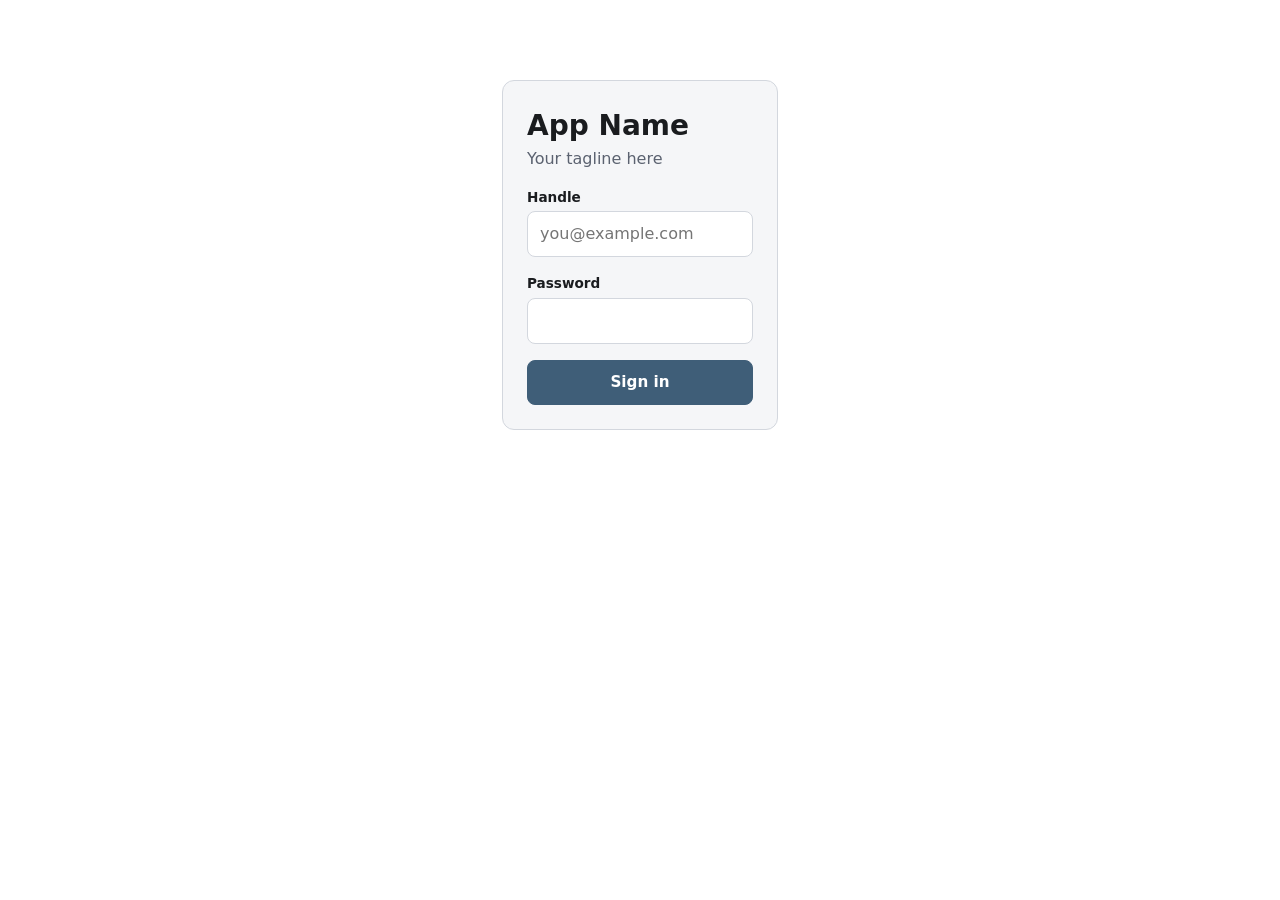
==== index.html @ ddc736bd "Initial commit" ====
<!DOCTYPE html>
<html lang="en">
<head>
  <meta charset="UTF-8">
  <meta name="viewport" content="width=device-width, initial-scale=1.0, maximum-scale=1.0, user-scalable=no">
  <title>App Name</title>
  <!-- PWA / iOS Safari standalone support.
       NO viewport-fit=cover — Safari auto-clips to safe area without it.
       NO position:fixed overlays — they break Safari's compositor at the
       Dynamic Island. See css/styles.css comment on body flex-column. -->
  <meta name="apple-mobile-web-app-capable" content="yes">
  <meta name="apple-mobile-web-app-status-bar-style" content="black-translucent">
  <meta name="apple-mobile-web-app-title" content="App Name">
  <!-- BEGIN design-tokens. Generated from design-tokens.json by tools/design_tokens.mjs. Do not edit by hand. -->
  <meta name="theme-color" content="#FFFFFF" media="(prefers-color-scheme: light)">
  <meta name="theme-color" content="#141619" media="(prefers-color-scheme: dark)">
  <!-- END design-tokens -->

  <!-- Open Graph — read by Discord / iMessage / Slack / Bluesky / Mastodon
       / Threads (and every other major link-preview consumer). Mirror in
       per-view <title> updates from js/app.js. -->
  <meta property="og:title" content="App Name">
  <meta property="og:description" content="Your tagline here">
  <meta property="og:type" content="website">
  <!-- <meta property="og:image" content="https://example.com/og-image.png"> -->

  <!-- Smart App Banner — uncomment after App Store / Play Store ship.
       iOS uses meta tag; Android uses Digital Asset Links + Chrome
       install prompt (handled via /.well-known/assetlinks.json). -->
  <!-- <meta name="apple-itunes-app" content="app-id=YOUR_APP_ID"> -->

  <link rel="manifest" href="manifest.json">
  <link rel="stylesheet" href="css/styles.css">
</head>
<body>

  <!-- Skip link for keyboard navigation (WCAG AA) -->
  <a href="#main-content" class="skip-link">Skip to content</a>

  <!-- AUTH SCREEN — shown when no session -->
  <div id="auth-screen" class="screen" aria-label="Sign in">
    <div class="auth-card">
      <h1 class="auth-title">App Name</h1>
      <p class="auth-subtitle">Your tagline here</p>
      <form id="auth-form" novalidate>
        <div class="field-group">
          <label for="auth-handle" class="field-label">Handle</label>
          <input type="text" id="auth-handle" class="field-input" placeholder="you@example.com" required>
        </div>
        <div class="field-group">
          <label for="auth-password" class="field-label">Password</label>
          <input type="password" id="auth-password" class="field-input" required>
        </div>
        <div id="auth-error" class="error-banner" hidden role="alert"></div>
        <button type="submit" class="btn btn-primary btn-full" id="auth-submit">Sign in</button>
      </form>
    </div>
  </div>

  <!-- MAIN APP — shown when authenticated -->
  <div id="app-screen" class="screen" hidden>

    <!-- SIDEBAR -->
    <aside id="channels-sidebar" class="channels-sidebar" aria-label="Navigation">
      <div class="sidebar-header">
        <h2 class="sidebar-title">App Name</h2>
      </div>
      <nav class="sidebar-nav" aria-label="Main navigation">
        <!-- Add nav items here. Pattern: -->
        <!-- <button class="sidebar-nav-item active" id="nav-home-btn" data-view="home">
          <svg>...</svg><span>Home</span>
        </button> -->
      </nav>
    </aside>

    <!-- VIEWS — one section per view, toggled by showView() -->
    <main id="main-content">
      <section id="view-home" class="view" aria-label="Home">
        <div class="view-inner">
          <h2 class="view-heading">Home</h2>
          <p>Your first view goes here.</p>
        </div>
      </section>
    </main>

  </div>

  <script src="js/compat.js"></script>
  <script src="js/api.js"></script>
  <script src="js/app.js"></script>
  <!-- Additive smart-TV layer + Cast sender: both self-disable off-TV
       (tv.js adds html.tv only on a TV runtime; cast-sender no-ops when the
       Cast framework never loads). See docs/TV-PLATFORMS.md. -->
  <link rel="stylesheet" href="tv.css">
  <script src="tv.js"></script>
  <script src="js/cast-sender.js"></script>
</body>
</html>
---- css/styles.css ----
/* ================================================================
   APP NAME — Master Stylesheet
   Mobile-first. Custom properties for theming. WCAG AA.
================================================================ */

/* ---- Design tokens ----
   The template's placeholder look. Every value below comes from
   design-tokens.json: change it there, run `node tools/design_tokens.mjs`,
   and every platform follows (see the make-it-look-like-itself skill). */
/* BEGIN design-tokens. Generated from design-tokens.json by tools/design_tokens.mjs. Do not edit by hand. */
:root {
  color-scheme: light;
  --color-primary: #3F5E78;
  --color-on-primary: #FFFFFF;
  --color-background: #FFFFFF;
  --color-surface: #F5F6F8;
  --color-surface-alt: #EBEDF0;
  --color-text: #1A1C1F;
  --color-text-muted: #5B6270;
  --color-border: #D3D7DE;
  --color-success: #1E7A4F;
  --color-warning: #8A5A00;
  --color-error: #B42318;
  --color-error-surface: #FDECEA;
  --font-body: system-ui, -apple-system, "Segoe UI", Roboto, sans-serif;
  --font-mono: ui-monospace, SFMono-Regular, Menlo, Consolas, monospace;
  --type-page-title-size: 1.75rem;
  --type-page-title-weight: 700;
  --type-section-header-size: 1.25rem;
  --type-section-header-weight: 700;
  --type-body-strong-size: 1rem;
  --type-body-strong-weight: 600;
  --type-body-size: 1rem;
  --type-body-weight: 400;
  --type-caption-size: 0.8125rem;
  --type-caption-weight: 400;
  --type-tabular-size: 0.875rem;
  --type-tabular-weight: 400;
  --space-1: 4px;
  --space-2: 8px;
  --space-3: 12px;
  --space-4: 16px;
  --space-6: 24px;
  --space-8: 32px;
  --radius-control: 8px;
  --radius-card: 12px;
}
html[data-theme="dark"] {
  color-scheme: dark;
  --color-primary: #A7BFD6;
  --color-on-primary: #0F1720;
  --color-background: #141619;
  --color-surface: #1D2024;
  --color-surface-alt: #272B30;
  --color-text: #ECEEF1;
  --color-text-muted: #A2A9B4;
  --color-border: #3A3F47;
  --color-success: #5CC593;
  --color-warning: #E8B04B;
  --color-error: #FF8A80;
  --color-error-surface: #3A1D1B;
}
@media (prefers-color-scheme: dark) {
  html:not([data-theme="light"]) {
    color-scheme: dark;
    --color-primary: #A7BFD6;
    --color-on-primary: #0F1720;
    --color-background: #141619;
    --color-surface: #1D2024;
    --color-surface-alt: #272B30;
    --color-text: #ECEEF1;
    --color-text-muted: #A2A9B4;
    --color-border: #3A3F47;
    --color-success: #5CC593;
    --color-warning: #E8B04B;
    --color-error: #FF8A80;
    --color-error-surface: #3A1D1B;
  }
}
/* END design-tokens */

/* Layout (not part of the look) */
:root {
  --sidebar-width: 260px;
  --top-bar-height: 56px;
}

/* ---- Reset ---- */
*, *::before, *::after { box-sizing: border-box; margin: 0; padding: 0; }
html { -webkit-text-size-adjust: 100%; scroll-behavior: smooth; }

/*
 * Body flex-column — the only reliable way to keep content out of
 * Safari's Dynamic Island in iOS Safari browser mode. NO
 * viewport-fit=cover in the meta viewport, NO position:fixed
 * overlays, NO body::after fixed scrim — all break Safari's
 * compositor layering at the address bar.
 *
 *   body  { 100dvh flex column; overflow hidden }
 *   header{ flex-shrink: 0 } — pinned by document flow, not position:fixed
 *   main  { flex: 1; overflow-y: auto; min-height: 0 }
 *
 * IntersectionObserver MUST pass `root: document.getElementById('main-content')`
 * since `<main>` is the scroll container — not the viewport. Disconnect
 * observers when leaving a view to prevent memory leaks.
 */
body {
  font-family: var(--font-body);
  font-size: 16px;
  line-height: 1.5;
  color: var(--color-text);
  background: var(--color-background);
  /* 100vh first: a browser without dvh (Chromium < 108 — every 2022-and-older
     Samsung TV) drops the dvh declaration entirely, and without a fallback the
     whole flex layout collapses. */
  height: 100vh;
  height: 100dvh;
  display: flex;
  flex-direction: column;
  overflow: hidden;
}
img, svg { display: block; max-width: 100%; }
button, input, select, textarea { font: inherit; }

/* prefers-reduced-motion: kill every transition / animation. */
@media (prefers-reduced-motion: reduce) {
  *, *::before, *::after {
    transition: none !important;
    animation: none !important;
  }
}

/*
 * prefers-reduced-transparency: drop every backdrop-filter to flat
 * color. Add this override to any rule that uses `backdrop-filter`.
 * Pattern:
 *   .surface-glass { backdrop-filter: blur(8px); background: rgba(13,13,26,.85); }
 *   @media (prefers-reduced-transparency: reduce) {
 *     .surface-glass { backdrop-filter: none; background: var(--color-surface); }
 *   }
 */

/* ---- Accessibility ---- */
.skip-link {
  position: absolute; top: -100%; left: 0;
  padding: 8px 16px; background: var(--color-primary); color: var(--color-on-primary);
  z-index: 9999; font-weight: 700;
}
.skip-link:focus { top: 0; }
.sr-only {
  position: absolute; width: 1px; height: 1px; padding: 0; margin: -1px;
  overflow: hidden; clip: rect(0,0,0,0); white-space: nowrap; border: 0;
}

/* ---- Top-level screens ----
 * #auth-screen and #app-screen are direct flex children of body.
 * Each takes the full viewport when active; the inactive one stays
 * `hidden`. Inner scrolling is handled by #main-content (in
 * #app-screen). #auth-screen scrolls itself for the form.
 */
.screen {
  flex: 1;
  min-height: 0;
  overflow-y: auto;
  display: flex;
  flex-direction: column;
}
.screen[hidden] { display: none; }

/* ---- Auth Screen ---- */
.auth-card {
  max-width: 400px; margin: 80px auto; padding: var(--space-6);
  border: 1px solid var(--color-border); border-radius: var(--radius-card);
  background: var(--color-surface);
}
.auth-title { font-size: var(--type-page-title-size); font-weight: var(--type-page-title-weight); }
.auth-subtitle { color: var(--color-text-muted); margin-bottom: var(--space-4); }

/* ---- Form Elements ---- */
.field-group { margin-bottom: var(--space-4); }
.field-label { display: block; font-weight: 600; margin-bottom: var(--space-1); font-size: 0.85rem; }
.field-input {
  width: 100%; padding: 10px 12px; border: 1px solid var(--color-border);
  border-radius: var(--radius-control); color: var(--color-text);
  background: var(--color-background); font-size: 1rem;
}
.field-input:focus { outline: 2px solid var(--color-primary); outline-offset: 1px; }
.error-banner { padding: 8px 12px; background: var(--color-error-surface); border: 1px solid var(--color-error); border-radius: var(--radius-control); color: var(--color-error); font-size: 0.85rem; margin-bottom: var(--space-3); }

/* ---- Buttons ---- */
.btn {
  display: inline-flex; align-items: center; justify-content: center; gap: 6px;
  padding: 10px 16px; font-weight: 600; font-size: 0.95rem;
  border: 1px solid var(--color-border); border-radius: var(--radius-control);
  color: var(--color-text); cursor: pointer;
  transition: filter 0.1s, background-color 0.1s;
}
.btn:hover { filter: brightness(0.95); }
.btn-primary { background: var(--color-primary); border-color: var(--color-primary); color: var(--color-on-primary); }
.btn-ghost { background: transparent; }
.btn-ghost:hover { background: var(--color-surface-alt); filter: none; }
.btn-full { width: 100%; }

/* ---- Sidebar ---- */
.channels-sidebar {
  position: fixed; top: 0; left: 0; bottom: 0; width: var(--sidebar-width);
  background: var(--color-surface); border-right: 1px solid var(--color-border);
  z-index: 100; overflow-y: auto;
  transform: translateX(-100%); transition: transform 0.2s;
}
.channels-sidebar.open { transform: translateX(0); }
@media (min-width: 768px) {
  .channels-sidebar { transform: translateX(0); }
}
.sidebar-header { padding: var(--space-4); border-bottom: 1px solid var(--color-border); }
.sidebar-title { font-size: var(--type-section-header-size); font-weight: var(--type-section-header-weight); }
.sidebar-nav-item {
  display: flex; align-items: center; gap: 12px; width: 100%;
  padding: 11px 16px; border: none; background: none; cursor: pointer;
  border-radius: var(--radius-control); font-size: 0.95rem; font-weight: 600;
  color: var(--color-text); text-align: left;
}
.sidebar-nav-item.active { background: var(--color-primary); color: var(--color-on-primary); }
.sidebar-nav-item:hover:not(.active) { background: var(--color-surface-alt); }

/* ---- App screen layout ----
 * #app-screen owns position context for the fixed sidebar; #main-content
 * is the scroll surface. Per the Safari rule above, #main-content
 * must own overflow + min-height, and IntersectionObserver instances
 * in /js/ MUST pass `root: document.getElementById('main-content')`.
 */
#app-screen { position: relative; }
#main-content {
  flex: 1;
  overflow-y: auto;
  min-height: 0;
  overscroll-behavior: none;
}

/* ---- Views ---- */
.view { display: none; padding: var(--space-4); }
.view:not([hidden]) { display: block; }
@media (min-width: 768px) {
  .view { padding-left: calc(var(--sidebar-width) + var(--space-4)); }
}
.view-inner { max-width: 640px; margin: 0 auto; }

/* ---- The six-level type ramp (sizes and weights from the tokens) ---- */
.view-heading { font-size: var(--type-page-title-size); font-weight: var(--type-page-title-weight); line-height: 1.2; margin-bottom: var(--space-4); }
.section-header { font-size: var(--type-section-header-size); font-weight: var(--type-section-header-weight); line-height: 1.3; }
.body-strong { font-size: var(--type-body-strong-size); font-weight: var(--type-body-strong-weight); }
.body { font-size: var(--type-body-size); font-weight: var(--type-body-weight); }
.caption { font-size: var(--type-caption-size); font-weight: var(--type-caption-weight); color: var(--color-text-muted); }
.tabular { font-size: var(--type-tabular-size); font-weight: var(--type-tabular-weight); font-variant-numeric: tabular-nums; }

/* ---- Cards ---- */
.card {
  border: 1px solid var(--color-border); border-radius: var(--radius-card);
  background: var(--color-surface); padding: var(--space-4);
}

/* ---- Spinner ---- */
.spinner {
  width: 24px; height: 24px; border: 3px solid var(--color-border);
  border-top-color: var(--color-primary); border-radius: 50%;
  animation: spin 0.6s linear infinite;
}
@keyframes spin { to { transform: rotate(360deg); } }
---- tv.css ----
/* Archive Watch — smart-TV stylesheet (Tizen · webOS · VIDAA · aggregators).
 *
 * Binding rules: docs/TV-DESIGN.md §4 (layout/type/colour) and §3.2 (focus).
 *
 * ADDITIVE ONLY. Every rule is scoped under `html.tv`, which tv.js adds solely
 * on a TV runtime, so the mobile-first stylesheet is untouched and the phone /
 * desktop viewer cannot regress (§7.5). The existing `min-width` media-query
 * discipline is preserved — this is a TV *breakpoint*, not a TV fork.
 */

html.tv {
  /* §4.1 — 1920x1080 is the design baseline.
     §4.2 — 5% overscan-safe inset: nothing meaningful crosses this line. */
  --tv-overscan-x: 96px;
  --tv-overscan-y: 54px;

  /* §4.3 — six levels, three weights x two sizes. 24px is the ten-foot body
     floor; a seventh level is refused (refactor instead). */
  --tv-body: 24px;
  --tv-body-lg: 28px;
  --tv-title: 32px;
  --tv-title-lg: 40px;
  --tv-hero: 64px;
}

/* §4.4 colors come from design-tokens.json (the dark palette). */
/* BEGIN design-tokens. Generated from design-tokens.json by tools/design_tokens.mjs. Do not edit by hand. */
html.tv {
  --tv-bg: #141619;
  --tv-text: #ECEEF1;
  --tv-text-muted: #A2A9B4;
  --tv-accent: #A7BFD6;
  --tv-focus-ring: #ECEEF1;
}
/* END design-tokens */

/* §4.4 — dark-first. Living rooms are dark; a bright UI is fatiguing at ten
   feet. Light mode is not offered on TV. */
html.tv,
html.tv body {
  background: var(--tv-bg);
  color: var(--tv-text);
  /* TVs do not scroll-bounce and a visible scrollbar reads as a bug. */
  overflow: hidden;
}

/* ⚠️ DO NOT set `font-size` on `html.tv`.
   watch.css uses 62 rem values, and rem resolves against the ROOT font size —
   so a root override silently rescales EVERY rem dimension in the app (1.5x at
   24px), which overflowed the top nav and blew out the hero. Caught in Chrome;
   the Node DOM shim cannot see it because it does not do layout.
   Ten-foot type is set explicitly per element below (§4.3), which is also what
   the six-level rule requires. `body` alone is safe — it does not move the rem
   basis — and gives unstyled text a floor. */
html.tv body {
  font-size: var(--tv-body);
}

/* A TV browser has no pointer by default; hide the cursor unless the LG Magic
   Remote wakes it (that pointer generates real mousemove events). */
html.tv:not(.tv-webos) body { cursor: none; }

/* ------------------------------------------------------------------ *
 * §3.2 — Focus is visible from ten feet.
 *
 * At LEAST two of scale / ring / lift, never colour alone: colour alone fails
 * colour-blind viewers and washes out on a bright living-room panel. Here we
 * use all three.
 * ------------------------------------------------------------------ */

html.tv :focus {
  outline: none;   /* replaced by the ring below, not removed */
}

html.tv a:focus,
html.tv button:focus,
html.tv [tabindex]:focus {
  outline: 3px solid var(--tv-focus-ring);
  outline-offset: 3px;
  border-radius: 10px;
  box-shadow: 0 12px 32px rgba(0, 0, 0, 0.75);
}

html.tv .card {
  transition: transform 120ms ease-out;
  transform-origin: center center;
}

html.tv .card:focus {
  transform: scale(1.08);
  z-index: 5;   /* the lifted card must sit above its neighbours */
}

/* ------------------------------------------------------------------ *
 * Layout — overscan-safe insets
 * ------------------------------------------------------------------ */

html.tv main {
  padding-left: var(--tv-overscan-x);
  padding-right: var(--tv-overscan-x);
  padding-bottom: var(--tv-overscan-y);
  height: 100vh;
  overflow-y: auto;
}

html.tv .topnav {
  padding: var(--tv-overscan-y) var(--tv-overscan-x) 16px;
  font-size: var(--tv-title);
  gap: 28px;
}

html.tv .topnav a {
  padding: 10px 18px;
  font-size: var(--tv-title);
}

/* §4.6 — rows at the root. Shelves get room to breathe and the focused tile
   needs trailing space so it can scroll clear of the screen edge (§3.3). */
html.tv .shelf-row {
  gap: 20px;
  padding-bottom: 28px;
  /* The last tile must be able to reach the centre when focused. */
  scroll-padding-inline: var(--tv-overscan-x);
}

html.tv .card {
  width: 200px;
}

html.tv .card .t {
  font-size: var(--tv-body);
  line-height: 1.25;
}

html.tv .card .y {
  font-size: 20px;
}

html.tv h1 { font-size: var(--tv-hero); }
html.tv h2 { font-size: var(--tv-title-lg); }
html.tv h3 { font-size: var(--tv-title); }
html.tv p,
html.tv li { font-size: var(--tv-body); line-height: 1.5; }

/* Grids get bigger cells: at ten feet a phone-density grid is unreadable and
   takes far too many D-pad presses to cross. */
html.tv .grid {
  grid-template-columns: repeat(auto-fill, minmax(200px, 1fr));
  gap: 28px;
}

/* ------------------------------------------------------------------ *
 * Player — the video fills the panel; the native controls stay native
 * (§5.1: never build a custom transport over a platform player).
 * ------------------------------------------------------------------ */

/* Selectors verified against the LIVE DOM (dialog#player > .player-stage >
   video#video) — an earlier guess at `dialog.player` silently matched nothing,
   so the player never went full-screen. Read the markup; do not assume it. */
html.tv dialog#player {
  width: 100vw;
  height: 100vh;
  max-width: none;
  max-height: none;
  margin: 0;
  padding: 0;
  border: 0;
  background: #000;
}

html.tv .player-stage {
  width: 100vw;
  height: 100vh;
  max-width: none;
  max-height: none;
  padding: 0;
  margin: 0;
}

html.tv #video,
html.tv .player-stage video {
  width: 100vw;
  height: 100vh;
  max-width: none;
  max-height: none;
  object-fit: contain;
  background: #000;
}

/* The title/description overlay rides inside the safe area and must never
   swallow a press meant for the controls (Decision 037). */
html.tv .player-overlay {
  padding: var(--tv-overscan-y) var(--tv-overscan-x);
  font-size: var(--tv-title);
  pointer-events: none;
}

/* ------------------------------------------------------------------ *
 * Touch-only affordances have no meaning on a remote — hide rather than
 * leave dead controls the D-pad can land on (§3.4, no dead ends).
 * ------------------------------------------------------------------ */

html.tv .install-prompt,
html.tv .smart-banner,
html.tv .share-menu-trigger {
  display: none !important;
}

/* The exit question Samsung's Return policy requires at the root (tv.js
   askToExit). Buttons take the shared focus ring above. */
html.tv dialog.tv-exit {
  background: var(--tv-bg);
  color: var(--tv-text);
  border: 0;
  padding: 48px 64px;
  text-align: center;
}
html.tv dialog.tv-exit::backdrop { background: rgba(0, 0, 0, 0.7); }
html.tv dialog.tv-exit p {
  font-size: var(--tv-title);
  margin: 0 0 32px 0;
}
html.tv dialog.tv-exit button {
  font-size: var(--tv-body-lg);
  min-width: 200px;
  margin: 0 12px;
  padding: 16px 32px;
}
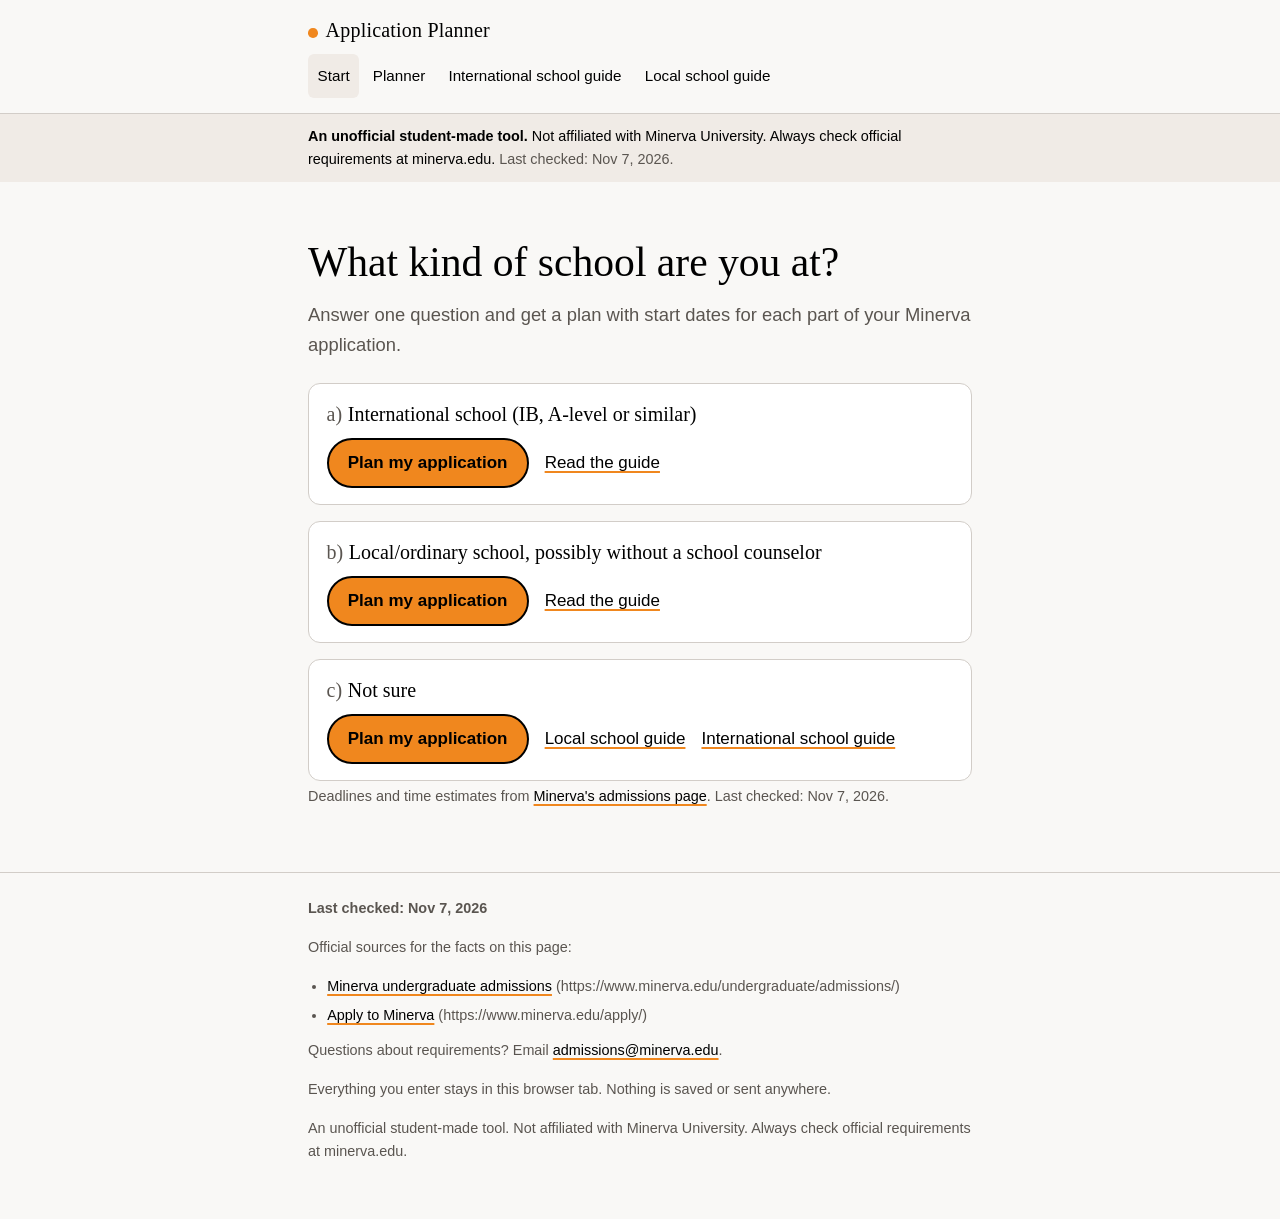
==== commit 202d31e9: "Add Application Planner: start page, planner, two guides, data.json Unofficial student-made planner " ====
--- a/index.html
+++ b/index.html
@@ -2,97 +2,25 @@
 <html lang="en">
 <head>
   <meta charset="UTF-8">
-  <meta name="viewport" content="width=device-width, initial-scale=1.0, maximum-scale=1.0, user-scalable=no">
-  <title>App Name</title>
-  <!-- PWA / iOS Safari standalone support.
-       NO viewport-fit=cover — Safari auto-clips to safe area without it.
-       NO position:fixed overlays — they break Safari's compositor at the
-       Dynamic Island. See css/styles.css comment on body flex-column. -->
-  <meta name="apple-mobile-web-app-capable" content="yes">
-  <meta name="apple-mobile-web-app-status-bar-style" content="black-translucent">
-  <meta name="apple-mobile-web-app-title" content="App Name">
-  <!-- BEGIN design-tokens. Generated from design-tokens.json by tools/design_tokens.mjs. Do not edit by hand. -->
-  <meta name="theme-color" content="#FFFFFF" media="(prefers-color-scheme: light)">
-  <meta name="theme-color" content="#141619" media="(prefers-color-scheme: dark)">
-  <!-- END design-tokens -->
-
-  <!-- Open Graph — read by Discord / iMessage / Slack / Bluesky / Mastodon
-       / Threads (and every other major link-preview consumer). Mirror in
-       per-view <title> updates from js/app.js. -->
-  <meta property="og:title" content="App Name">
-  <meta property="og:description" content="Your tagline here">
-  <meta property="og:type" content="website">
-  <!-- <meta property="og:image" content="https://example.com/og-image.png"> -->
-
-  <!-- Smart App Banner — uncomment after App Store / Play Store ship.
-       iOS uses meta tag; Android uses Digital Asset Links + Chrome
-       install prompt (handled via /.well-known/assetlinks.json). -->
-  <!-- <meta name="apple-itunes-app" content="app-id=YOUR_APP_ID"> -->
-
-  <link rel="manifest" href="manifest.json">
-  <link rel="stylesheet" href="css/styles.css">
+  <meta name="viewport" content="width=device-width, initial-scale=1">
+  <title>Start | Application Planner</title>
+  <meta name="description" content="An unofficial student-made tool to plan a Minerva University application. Not affiliated with Minerva University.">
+  <meta name="theme-color" content="#f9f8f6">
+  <link rel="stylesheet" href="planner.css">
 </head>
-<body>
-
-  <!-- Skip link for keyboard navigation (WCAG AA) -->
-  <a href="#main-content" class="skip-link">Skip to content</a>
-
-  <!-- AUTH SCREEN — shown when no session -->
-  <div id="auth-screen" class="screen" aria-label="Sign in">
-    <div class="auth-card">
-      <h1 class="auth-title">App Name</h1>
-      <p class="auth-subtitle">Your tagline here</p>
-      <form id="auth-form" novalidate>
-        <div class="field-group">
-          <label for="auth-handle" class="field-label">Handle</label>
-          <input type="text" id="auth-handle" class="field-input" placeholder="you@example.com" required>
-        </div>
-        <div class="field-group">
-          <label for="auth-password" class="field-label">Password</label>
-          <input type="password" id="auth-password" class="field-input" required>
-        </div>
-        <div id="auth-error" class="error-banner" hidden role="alert"></div>
-        <button type="submit" class="btn btn-primary btn-full" id="auth-submit">Sign in</button>
-      </form>
+<body data-page="start">
+  <header id="site-header">
+    <div class="disclaimer"><div class="wrap"><strong>An unofficial student-made tool.</strong> Not affiliated with Minerva University. Always check official requirements at <a href="https://www.minerva.edu/">minerva.edu</a>. Last checked: Nov 7, 2026.</div></div>
+  </header>
+  <main>
+    <div class="wrap">
+      <div id="app"><h1>What kind of school are you at?</h1><p class="muted">Loading…</p></div>
     </div>
-  </div>
-
-  <!-- MAIN APP — shown when authenticated -->
-  <div id="app-screen" class="screen" hidden>
-
-    <!-- SIDEBAR -->
-    <aside id="channels-sidebar" class="channels-sidebar" aria-label="Navigation">
-      <div class="sidebar-header">
-        <h2 class="sidebar-title">App Name</h2>
-      </div>
-      <nav class="sidebar-nav" aria-label="Main navigation">
-        <!-- Add nav items here. Pattern: -->
-        <!-- <button class="sidebar-nav-item active" id="nav-home-btn" data-view="home">
-          <svg>...</svg><span>Home</span>
-        </button> -->
-      </nav>
-    </aside>
-
-    <!-- VIEWS — one section per view, toggled by showView() -->
-    <main id="main-content">
-      <section id="view-home" class="view" aria-label="Home">
-        <div class="view-inner">
-          <h2 class="view-heading">Home</h2>
-          <p>Your first view goes here.</p>
-        </div>
-      </section>
-    </main>
-
-  </div>
-
-  <script src="js/compat.js"></script>
-  <script src="js/api.js"></script>
-  <script src="js/app.js"></script>
-  <!-- Additive smart-TV layer + Cast sender: both self-disable off-TV
-       (tv.js adds html.tv only on a TV runtime; cast-sender no-ops when the
-       Cast framework never loads). See docs/TV-PLATFORMS.md. -->
-  <link rel="stylesheet" href="tv.css">
-  <script src="tv.js"></script>
-  <script src="js/cast-sender.js"></script>
+  </main>
+  <footer id="site-footer">
+    <div class="wrap"><p>Last checked: Nov 7, 2026. Official source: <a href="https://www.minerva.edu/undergraduate/admissions/">minerva.edu/undergraduate/admissions</a></p></div>
+  </footer>
+  <noscript><div class="wrap"><p>This planner needs JavaScript to read its data. Official requirements: <a href="https://www.minerva.edu/undergraduate/admissions/">minerva.edu/undergraduate/admissions</a></p></div></noscript>
+  <script src="planner.js"></script>
 </body>
 </html>
--- a/planner.css
+++ b/planner.css
@@ -0,0 +1,122 @@
+/* Application Planner: unofficial student-made tool.
+   Palette inspired by minerva.edu CSS variables:
+   background #f9f8f6, text #000000, accent #f0871e,
+   surface #f0ebe6, secondary text #5a5550, lines #d2cdc8, warning #871d1a */
+:root {
+  --bg: #f9f8f6;
+  --text: #000000;
+  --accent: #f0871e;
+  --surface: #f0ebe6;
+  --muted: #5a5550;
+  --line: #d2cdc8;
+  --warn: #871d1a;
+  --ok: #3f5a1f;
+  --serif: Georgia, "Times New Roman", serif;
+  --sans: -apple-system, BlinkMacSystemFont, "Segoe UI", Roboto, Helvetica, Arial, sans-serif;
+}
+
+* { box-sizing: border-box; }
+html { -webkit-text-size-adjust: 100%; }
+body {
+  margin: 0;
+  background: var(--bg);
+  color: var(--text);
+  font-family: var(--sans);
+  font-size: 1.0625rem;
+  line-height: 1.6;
+  overflow-wrap: anywhere;
+}
+.wrap { max-width: 44rem; margin: 0 auto; padding: 0 1.25rem; }
+
+/* Top */
+.topbar { border-bottom: 1px solid var(--line); }
+.topbar .wrap { display: flex; flex-wrap: wrap; align-items: center; justify-content: space-between; gap: .5rem 1rem; padding-top: .9rem; padding-bottom: .9rem; }
+.brand { font-family: var(--serif); font-size: 1.25rem; color: var(--text); text-decoration: none; letter-spacing: .01em; }
+.brand::before { content: ""; display: inline-block; width: .6rem; height: .6rem; background: var(--accent); border-radius: 50%; margin-right: .5rem; vertical-align: middle; }
+.topnav { display: flex; flex-wrap: wrap; gap: .25rem; }
+.topnav a { display: inline-flex; align-items: center; min-height: 44px; padding: 0 .6rem; color: var(--text); text-decoration: none; font-size: .95rem; border-radius: 6px; }
+.topnav a[aria-current="page"] { background: var(--surface); }
+.disclaimer { background: var(--surface); font-size: .9rem; color: var(--text); }
+.disclaimer .wrap { padding-top: .7rem; padding-bottom: .7rem; }
+.disclaimer a { color: var(--text); }
+
+/* Typography */
+main { padding: 2.5rem 0 3rem; }
+h1, h2, h3 { font-family: var(--serif); font-weight: normal; line-height: 1.2; }
+h1 { font-size: 2.1rem; margin: 0 0 .75rem; }
+h2 { font-size: 1.5rem; margin: 2.75rem 0 .75rem; padding-top: 1.25rem; border-top: 1px solid var(--line); }
+h3 { font-size: 1.2rem; margin: 1.5rem 0 .5rem; }
+p { margin: 0 0 1rem; }
+.lede { font-size: 1.15rem; color: var(--muted); }
+.muted { color: var(--muted); }
+.small { font-size: .9rem; }
+a { color: var(--text); text-decoration-color: var(--accent); text-decoration-thickness: 2px; text-underline-offset: 3px; }
+a:focus-visible, button:focus-visible, input:focus-visible, select:focus-visible { outline: 3px solid var(--accent); outline-offset: 2px; }
+ul.plain { padding-left: 1.2rem; }
+ul.plain li { margin-bottom: .5rem; }
+.meta { font-size: .9rem; color: var(--muted); margin-top: .25rem; }
+
+/* Start page choices */
+.choices { display: grid; gap: 1rem; margin-top: 1.5rem; }
+.choice { background: #fff; border: 1px solid var(--line); border-radius: 12px; padding: 1.1rem 1.1rem 1rem; }
+.choice .letter { font-family: var(--serif); color: var(--muted); margin-right: .35rem; }
+.choice h2 { border: 0; padding: 0; margin: 0 0 .75rem; font-size: 1.25rem; }
+.btn { display: inline-flex; align-items: center; justify-content: center; min-height: 48px; padding: .6rem 1.2rem; border-radius: 999px; border: 2px solid var(--text); background: var(--accent); color: #000; font: inherit; font-weight: 600; text-decoration: none; cursor: pointer; }
+.btn.secondary { background: transparent; }
+.choice .actions { display: flex; flex-wrap: wrap; gap: .6rem 1rem; align-items: center; }
+.choice .actions a:not(.btn) { min-height: 44px; display: inline-flex; align-items: center; }
+
+/* Forms */
+fieldset { border: 1px solid var(--line); border-radius: 12px; padding: 1rem 1rem .5rem; margin: 0 0 1.25rem; background: #fff; min-width: 0; }
+legend { font-family: var(--serif); font-size: 1.15rem; padding: 0 .35rem; }
+label.field { display: block; margin-bottom: 1rem; }
+label.field > span { display: block; font-weight: 600; margin-bottom: .35rem; }
+select, input[type="number"] { width: 100%; min-height: 48px; font: inherit; padding: .5rem .75rem; border: 1px solid var(--muted); border-radius: 8px; background: #fff; color: var(--text); }
+.check { display: flex; gap: .75rem; align-items: flex-start; min-height: 48px; padding: .55rem 0; border-bottom: 1px solid var(--surface); cursor: pointer; }
+.check:last-child { border-bottom: 0; }
+.check input { width: 1.4rem; height: 1.4rem; margin: .1rem 0 0; flex: none; accent-color: var(--accent); }
+.radio-row { display: flex; flex-wrap: wrap; gap: .5rem 1.5rem; margin-bottom: 1rem; }
+.radio-row label { display: flex; align-items: center; gap: .5rem; min-height: 48px; cursor: pointer; }
+.radio-row input { width: 1.3rem; height: 1.3rem; accent-color: var(--accent); }
+
+/* Results */
+.summary { background: var(--text); color: var(--bg); border-radius: 12px; padding: 1.25rem; margin: 1.5rem 0; }
+.summary .big { font-family: var(--serif); font-size: 2rem; line-height: 1.1; display: block; margin: .25rem 0 .5rem; }
+.summary p { margin: 0 0 .4rem; }
+.notice { border-left: 4px solid var(--accent); background: #fff; padding: .9rem 1rem; border-radius: 0 10px 10px 0; margin: 1rem 0; }
+.notice.warn { border-left-color: var(--warn); }
+.notice.warn strong:first-child { color: var(--warn); }
+.notice.good { border-left-color: var(--ok); }
+.notice p:last-child { margin-bottom: 0; }
+
+ol.steps { list-style: none; padding: 0; margin: 0; }
+ol.steps li { background: #fff; border: 1px solid var(--line); border-radius: 10px; padding: .85rem 1rem; margin-bottom: .6rem; }
+.step-top { display: flex; flex-wrap: wrap; justify-content: space-between; gap: .25rem 1rem; }
+.step-name { font-weight: 600; }
+.date { font-variant-numeric: tabular-nums; white-space: nowrap; }
+.date.late { color: var(--warn); font-weight: 700; }
+.step-tip { font-size: .92rem; color: var(--muted); margin: .35rem 0 0; }
+.tag { display: inline-block; font-size: .78rem; text-transform: uppercase; letter-spacing: .05em; padding: .1rem .5rem; border-radius: 999px; background: var(--surface); margin-right: .35rem; }
+.tag.waiting { background: var(--accent); color: #000; }
+.done-list li { opacity: .7; }
+
+.fa-box { border: 2px solid var(--text); border-radius: 12px; padding: 1rem 1.1rem; background: #fff; }
+.fa-box .big { font-family: var(--serif); font-size: 1.5rem; }
+
+.coming-soon { border: 2px dashed var(--line); border-radius: 12px; padding: 1.25rem; color: var(--muted); min-height: 6rem; }
+
+/* Guides */
+.copybox { background: #fff; border: 1px solid var(--line); border-radius: 12px; padding: 1rem; white-space: pre-wrap; font-size: .97rem; }
+.copy-row { display: flex; flex-wrap: wrap; gap: .75rem; align-items: center; margin: .75rem 0 1rem; }
+.callout { background: var(--accent); color: #000; border-radius: 12px; padding: 1rem 1.1rem; font-weight: 600; margin: 1.5rem 0; }
+.callout a { text-decoration-color: #000; }
+
+/* Footer */
+footer { border-top: 1px solid var(--line); padding: 1.5rem 0 2.5rem; font-size: .9rem; color: var(--muted); }
+footer ul { padding-left: 1.2rem; margin: .25rem 0 .75rem; }
+footer li { margin-bottom: .35rem; }
+
+@media (min-width: 40rem) {
+  h1 { font-size: 2.6rem; }
+  main { padding-top: 3.5rem; }
+}
